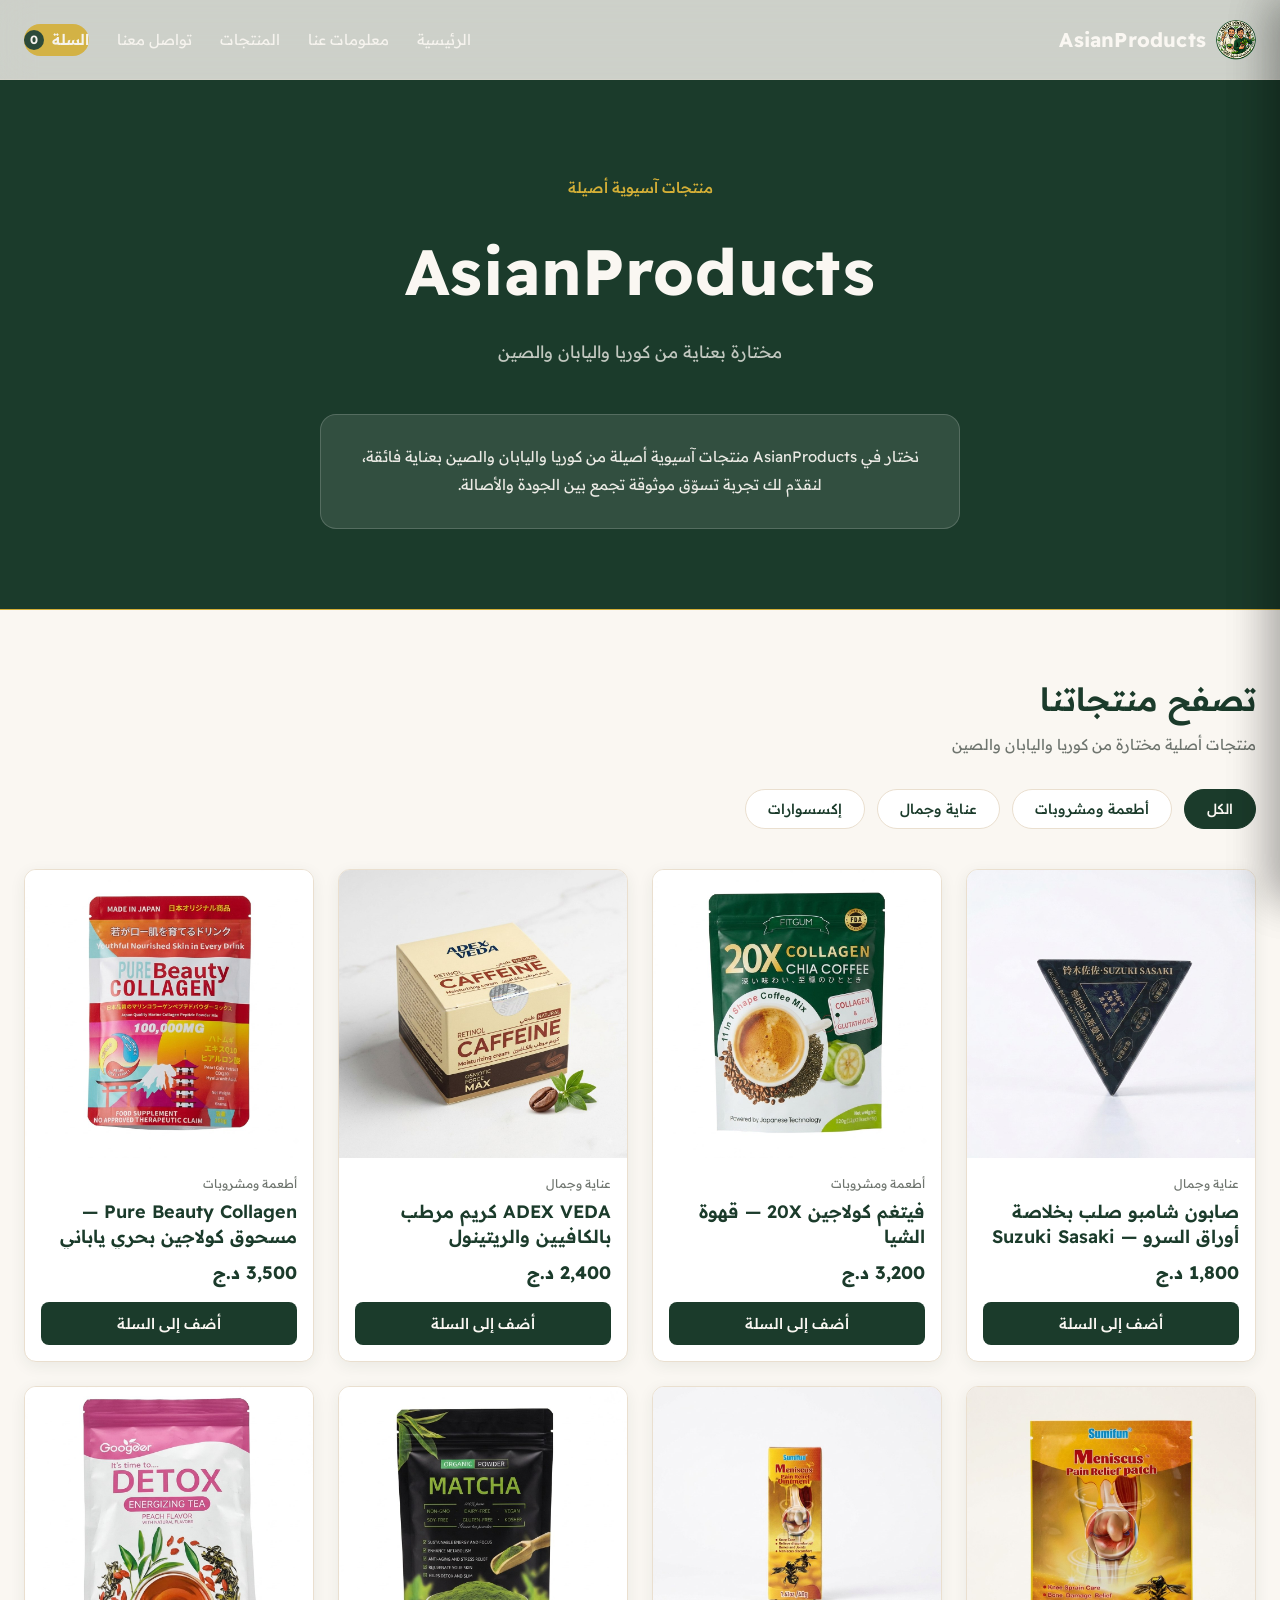
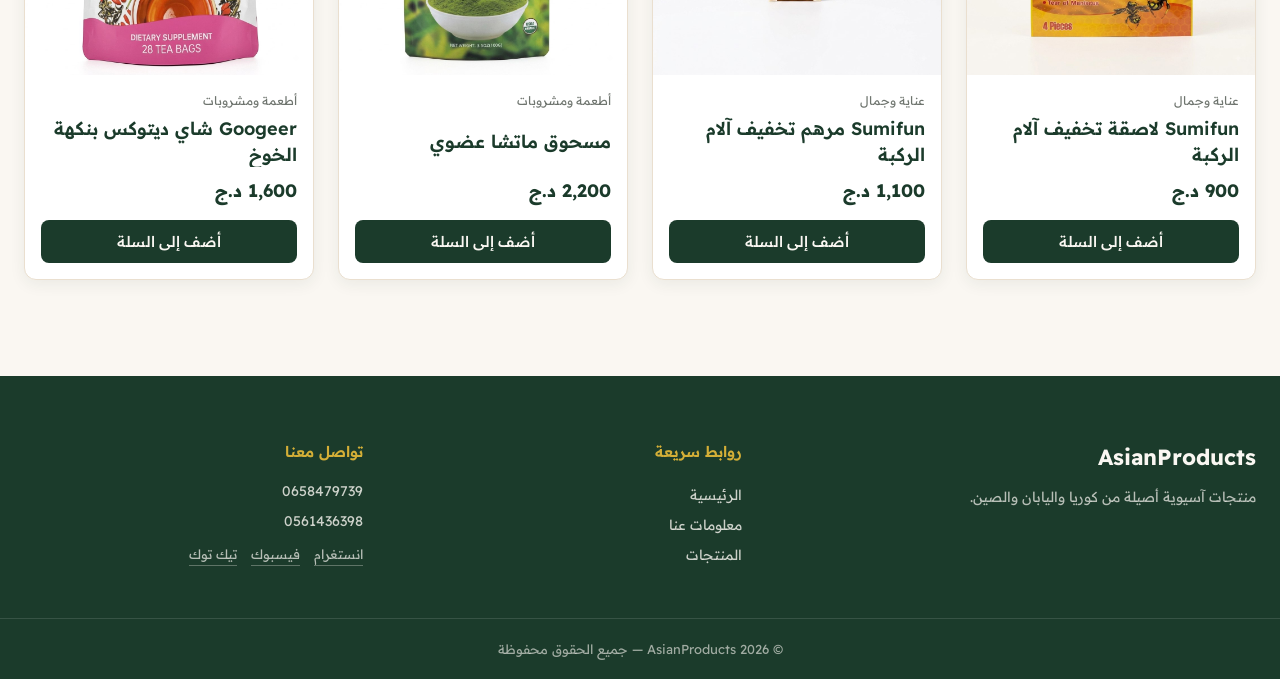
==== asianproducts-vanilla/index.html @ 332203f3 "Initial commit" ====
<!DOCTYPE html>
<html lang="ar" dir="rtl">
<head>
  <meta charset="UTF-8" />
  <meta name="viewport" content="width=device-width, initial-scale=1.0" />
  <title>AsianProducts | منتجات آسيوية أصيلة</title>
  <meta name="description" content="AsianProducts — منتجات آسيوية أصيلة مختارة بعناية من كوريا واليابان والصين." />
  <link rel="preconnect" href="https://fonts.googleapis.com" />
  <link rel="preconnect" href="https://fonts.gstatic.com" crossorigin />
  <link href="https://fonts.googleapis.com/css2?family=Readex+Pro:wght@300;400;500;600;700&family=Cairo:wght@300;400;500;600;700&display=swap" rel="stylesheet" />
  <link rel="stylesheet" href="style.css" />
</head>
<body>

  <!-- ============ NAVBAR ============ -->
  <header class="navbar">
    <div class="container navbar__inner">
      <a href="#top" class="navbar__brand" id="nav-brand">
        <img src="assets/products/logo.png" alt="شعار AsianProducts" class="navbar__logo" />
        <span>AsianProducts</span>
      </a>

      <nav class="navbar__links navbar__links--desktop" aria-label="التنقل الرئيسي">
        <button type="button" id="nav-home">الرئيسية</button>
        <button type="button" id="nav-about">معلومات عنا</button>
        <button type="button" id="nav-catalog">المنتجات</button>
        <button type="button" id="nav-contact">تواصل معنا</button>
        <button type="button" class="navbar__cart-btn" id="nav-cart-btn">
          السلة
          <span class="navbar__badge" id="cart-badge">0</span>
        </button>
      </nav>

      <div class="navbar__mobile-actions">
        <button type="button" class="navbar__cart-btn" id="nav-cart-btn-mobile" aria-label="فتح السلة">
          السلة
          <span class="navbar__badge" id="cart-badge-mobile">0</span>
        </button>
        <button type="button" class="navbar__menu-toggle" id="menu-toggle" aria-label="فتح القائمة" aria-expanded="false">
          <span></span><span></span><span></span>
        </button>
      </div>
    </div>

    <nav class="navbar__mobile-menu" id="mobile-menu" aria-label="التنقل على الجوال">
      <button type="button" id="nav-home-m">الرئيسية</button>
      <button type="button" id="nav-about-m">معلومات عنا</button>
      <button type="button" id="nav-catalog-m">المنتجات</button>
      <button type="button" id="nav-contact-m">تواصل معنا</button>
    </nav>
  </header>

  <!-- ============ HERO ============ -->
  <section class="hero" id="top">
    <div class="container hero__inner">
      <p class="hero__eyebrow">منتجات آسيوية أصيلة</p>
      <h1 class="hero__brand">AsianProducts</h1>
      <p class="hero__tagline">مختارة بعناية من كوريا واليابان والصين</p>
      <div id="about">
        <div class="about-card">
          <p>
            نختار في AsianProducts منتجات آسيوية أصيلة من كوريا واليابان والصين بعناية فائقة، لنقدّم لك
            تجربة تسوّق موثوقة تجمع بين الجودة والأصالة.
          </p>
        </div>
      </div>
    </div>
  </section>

  <div class="gold-divider" role="presentation"></div>

  <!-- ============ CATALOG ============ -->
  <main>
    <section class="catalog" id="catalog">
      <div class="container">
        <h2 class="section-heading">تصفح منتجاتنا</h2>
        <p class="section-subtext">منتجات أصلية مختارة من كوريا واليابان والصين</p>

        <div class="category-filters" id="category-filters" role="tablist" aria-label="تصفية حسب الفئة">
          <!-- rendered by script.js -->
        </div>

        <div class="product-grid" id="product-grid">
          <!-- rendered by script.js -->
        </div>
      </div>
    </section>
  </main>

  <!-- ============ FOOTER ============ -->
  <footer class="footer" id="contact">
    <div class="container footer__inner">
      <div class="footer__brand">
        <h2>AsianProducts</h2>
        <p>منتجات آسيوية أصيلة من كوريا واليابان والصين.</p>
      </div>

      <nav class="footer__links" aria-label="روابط سريعة">
        <h3>روابط سريعة</h3>
        <button type="button" id="footer-home">الرئيسية</button>
        <button type="button" id="footer-about">معلومات عنا</button>
        <button type="button" id="footer-catalog">المنتجات</button>
      </nav>

      <div class="footer__contact">
        <h3>تواصل معنا</h3>
        <p id="footer-phone">0658479739</p>
        <p id="footer-phone">0561436398</p>
        <div class="footer__social">
          <a href="https://www.instagram.com/fares_anes_/" aria-label="انستغرام">انستغرام</a>
          <a href="#" aria-label="فيسبوك">فيسبوك</a>
          <a href="#" aria-label="تيك توك">تيك توك</a>
        </div>
      </div>
    </div>

    <div class="footer__bottom">
      <p>© <span id="footer-year"></span> AsianProducts — جميع الحقوق محفوظة</p>
    </div>
  </footer>

  <!-- ============ PRODUCT DETAIL DRAWER ============ -->
  <div class="overlay" id="product-overlay"></div>
  <aside class="drawer product-drawer" id="product-drawer" role="dialog" aria-modal="true" aria-label="تفاصيل المنتج">
    <button type="button" class="drawer__close" id="product-drawer-close" aria-label="إغلاق">×</button>
    <div class="product-drawer__content" id="product-drawer-content">
      <!-- rendered by script.js -->
    </div>
  </aside>

  <!-- ============ CART DRAWER ============ -->
  <div class="overlay" id="cart-overlay"></div>
  <aside class="drawer cart-drawer" id="cart-drawer" role="dialog" aria-modal="true" aria-label="السلة">
    <header class="cart-drawer__header">
      <h2>السلة</h2>
      <button type="button" class="cart-drawer__close" id="cart-drawer-close" aria-label="إغلاق السلة">×</button>
    </header>
    <div class="cart-drawer__body" id="cart-drawer-body">
      <!-- rendered by script.js -->
    </div>
  </aside>

  <!-- ============ WHATSAPP NUMBER PICKER MODAL ============ -->
  <div class="overlay" id="wa-overlay"></div>
  <div class="wa-modal" id="wa-modal" role="dialog" aria-modal="true" aria-label="اختر رقم الواتساب">
    <h3>إرسال الطلب عبر واتساب</h3>
    <p>اختر الرقم الذي تريد إرسال طلبك إليه، وسيتم فتح واتساب مع تفاصيل طلبك جاهزة للإرسال.</p>
    <div class="wa-modal__options">
      <button type="button" class="wa-modal__option" id="wa-option-primary">📱 الرقم الأول</button>
      <button type="button" class="wa-modal__option" id="wa-option-secondary">📱 الرقم الثاني</button>
    </div>
    <button type="button" class="wa-modal__cancel" id="wa-cancel">إلغاء</button>
  </div>

  <!-- ============ TOAST ============ -->
  <div class="toast" id="toast" role="status" aria-live="polite"></div>

  <script src="script.js"></script>
</body>
</html>
---- asianproducts-vanilla/style.css ----
/* =========================================================
   AsianProducts — Shared Design System (Vanilla CSS)
   Deep Forest Green + Warm Ivory + Muted Gold + Arabic RTL
   ========================================================= */

:root {
  --forest: #1b3b2b;
  --forest-dark: #12281d;
  --ivory: #faf7f2;
  --white: #ffffff;
  --gold: #d4af37;
  --border: #eadfcf;
  --text-secondary: #6f756f;
  --glass-ivory: rgba(253, 251, 247, 0.1);
  --navbar-glass: rgba(27, 59, 43, 0.2);

  --font-main: "Readex Pro", "Cairo", sans-serif;

  --shadow-card: 0 4px 16px rgba(27, 59, 43, 0.07);
  --shadow-card-hover: 0 10px 28px rgba(27, 59, 43, 0.14);
  --shadow-drawer: -12px 0 40px rgba(0, 0, 0, 0.18);

  --radius-sm: 8px;
  --radius-md: 12px;
  --radius-lg: 16px;
  --radius-pill: 999px;

  --transition-fast: 200ms ease;
  --transition-base: 280ms cubic-bezier(0.4, 0, 0.2, 1);

  --container-max: 1280px;
  --navbar-height: 80px;
}

* {
  box-sizing: border-box;
  margin: 0;
  padding: 0;
}

html {
  scroll-behavior: smooth;
}

body {
  font-family: var(--font-main);
  background: var(--ivory);
  color: var(--forest);
  direction: rtl;
  overflow-x: hidden;
  line-height: 1.6;
  -webkit-font-smoothing: antialiased;
}

body.no-scroll {
  overflow: hidden;
}

img {
  max-width: 100%;
  display: block;
}

button {
  font-family: inherit;
  cursor: pointer;
  border: none;
  background: none;
  color: inherit;
}

input,
textarea,
select {
  font-family: inherit;
  font-size: 15px;
}

a {
  color: inherit;
  text-decoration: none;
}

ul {
  list-style: none;
}

::selection {
  background: var(--gold);
  color: var(--forest);
}

button:focus-visible,
a:focus-visible,
input:focus-visible,
textarea:focus-visible,
select:focus-visible {
  outline: 2px solid var(--gold);
  outline-offset: 2px;
}

.visually-hidden {
  position: absolute;
  width: 1px;
  height: 1px;
  overflow: hidden;
  clip: rect(0 0 0 0);
  white-space: nowrap;
}

/* ---------- Layout helpers ---------- */
.container {
  max-width: var(--container-max);
  margin: 0 auto;
  padding: 0 24px;
}

.section-heading {
  font-size: 32px;
  font-weight: 600;
  color: var(--forest);
  margin-bottom: 8px;
}

.section-subtext {
  font-size: 15px;
  color: var(--text-secondary);
  margin-bottom: 32px;
}

@media (max-width: 480px) {
  .section-heading {
    font-size: 24px;
  }
}

/* ---------- Buttons ---------- */
.btn {
  display: inline-flex;
  align-items: center;
  justify-content: center;
  gap: 8px;
  font-size: 15px;
  font-weight: 500;
  padding: 12px 24px;
  border-radius: var(--radius-sm);
  transition: transform var(--transition-fast), box-shadow var(--transition-fast),
    background var(--transition-fast), opacity var(--transition-fast);
  white-space: nowrap;
}

.btn-primary {
  background: var(--forest);
  color: var(--ivory);
}

.btn-primary:hover:not(:disabled) {
  background: var(--forest-dark);
  transform: translateY(-1px);
}

.btn-primary:disabled {
  opacity: 0.5;
  cursor: not-allowed;
}

.btn-whatsapp {
  background: #25d366;
  color: #ffffff;
}

.btn-whatsapp:hover {
  background: #1ebe5a;
  transform: translateY(-1px);
}

.btn-outline {
  background: transparent;
  color: var(--forest);
  border: 1px solid var(--forest);
}

.btn-outline:hover {
  background: var(--forest);
  color: var(--ivory);
}

.btn-block {
  width: 100%;
}

/* ---------- Overlay ---------- */
.overlay {
  position: fixed;
  inset: 0;
  background: rgba(0, 0, 0, 0.35);
  z-index: 1200;
  opacity: 0;
  visibility: hidden;
  transition: opacity var(--transition-base), visibility var(--transition-base);
}

.overlay.is-visible {
  opacity: 1;
  visibility: visible;
}

@keyframes fadeIn {
  from {
    opacity: 0;
  }
  to {
    opacity: 1;
  }
}

/* =========================================================
   NAVBAR
   ========================================================= */
.navbar {
  position: sticky;
  top: 0;
  z-index: 1000;
  height: var(--navbar-height);
  background: var(--navbar-glass);
  backdrop-filter: blur(16px);
  -webkit-backdrop-filter: blur(16px);
  border-bottom: 1px solid rgba(234, 223, 207, 0.25);
}

.navbar__inner {
  height: 100%;
  display: flex;
  align-items: center;
  justify-content: space-between;
}

.navbar__brand {
  display: flex;
  align-items: center;
  gap: 10px;
  font-size: 20px;
  font-weight: 700;
  color: var(--ivory);
  letter-spacing: 0.2px;
}

.navbar__logo {
  width: 40px;
  height: 40px;
  border-radius: 50%;
  object-fit: cover;
}

.navbar__links {
  display: flex;
  align-items: center;
  gap: 28px;
}

.navbar__links--desktop button {
  font-size: 15px;
  color: var(--ivory);
  opacity: 0.9;
  transition: opacity var(--transition-fast);
  padding: 6px 0;
}

.navbar__links--desktop button:hover {
  opacity: 1;
}

.navbar__cart-btn {
  display: inline-flex;
  align-items: center;
  gap: 8px;
  font-size: 15px;
  color: var(--forest);
  background: var(--gold);
  padding: 8px 16px;
  border-radius: var(--radius-pill);
  font-weight: 600;
  transition: transform var(--transition-fast);
}

.navbar__cart-btn:hover {
  transform: translateY(-1px);
}

.navbar__badge {
  display: inline-flex;
  align-items: center;
  justify-content: center;
  min-width: 20px;
  height: 20px;
  padding: 0 4px;
  border-radius: 50%;
  background: var(--forest);
  color: var(--ivory);
  font-size: 12px;
  font-weight: 700;
}

.navbar__mobile-actions {
  display: none;
  align-items: center;
  gap: 12px;
}

.navbar__menu-toggle {
  display: flex;
  flex-direction: column;
  gap: 5px;
  padding: 6px;
}

.navbar__menu-toggle span {
  width: 22px;
  height: 2px;
  background: var(--ivory);
  border-radius: 2px;
  transition: transform var(--transition-fast), opacity var(--transition-fast);
}

.navbar__mobile-menu {
  display: none;
  flex-direction: column;
  background: var(--forest);
  padding: 12px 24px 20px;
}

.navbar__mobile-menu.is-open {
  display: flex;
  animation: fadeIn var(--transition-base);
}

.navbar__mobile-menu button {
  padding: 14px 0;
  color: var(--ivory);
  font-size: 15px;
  text-align: right;
  border-bottom: 1px solid rgba(255, 255, 255, 0.1);
}

@media (max-width: 900px) {
  .navbar__links--desktop {
    display: none;
  }
  .navbar__mobile-actions {
    display: flex;
  }
}

/* =========================================================
   HERO
   ========================================================= */
.hero {
  background: var(--forest);
  padding: 96px 0 80px;
}

.hero__inner {
  display: flex;
  flex-direction: column;
  align-items: center;
  text-align: center;
}

.hero__eyebrow {
  color: var(--gold);
  font-size: 15px;
  font-weight: 500;
  margin-bottom: 20px;
}

.hero__brand {
  font-size: 64px;
  font-weight: 700;
  color: var(--ivory);
  letter-spacing: 0.5px;
  margin-bottom: 16px;
}

.hero__tagline {
  font-size: 17px;
  color: rgba(250, 247, 242, 0.75);
  margin-bottom: 48px;
}

.about-card {
  max-width: 640px;
  background: var(--glass-ivory);
  border: 1px solid rgba(250, 247, 242, 0.18);
  border-radius: var(--radius-lg);
  padding: 28px 32px;
}

.about-card p {
  color: var(--ivory);
  font-size: 15px;
  line-height: 1.9;
  opacity: 0.92;
}

@media (max-width: 768px) {
  .hero {
    padding: 64px 0 56px;
  }
  .hero__brand {
    font-size: 44px;
  }
}

@media (max-width: 480px) {
  .hero__brand {
    font-size: 36px;
  }
  .hero__tagline {
    font-size: 15px;
    margin-bottom: 36px;
  }
  .about-card {
    padding: 22px 20px;
  }
}

/* ---------- Gold divider ---------- */
.gold-divider {
  height: 1px;
  background: var(--gold);
  width: 100%;
}

/* =========================================================
   CATALOG
   ========================================================= */
.catalog {
  background: var(--ivory);
  padding: 64px 0 96px;
}

@media (max-width: 480px) {
  .catalog {
    padding: 40px 0 64px;
  }
}

.category-filters {
  display: flex;
  flex-wrap: wrap;
  gap: 12px;
  margin-bottom: 40px;
}

.category-filters__pill {
  padding: 10px 22px;
  border-radius: var(--radius-pill);
  font-size: 14px;
  font-weight: 500;
  background: var(--white);
  color: var(--forest);
  border: 1px solid var(--border);
  transition: background var(--transition-fast), color var(--transition-fast),
    border-color var(--transition-fast);
}

.category-filters__pill:hover {
  border-color: var(--forest);
}

.category-filters__pill.is-active {
  background: var(--forest);
  color: var(--ivory);
  border-color: var(--forest);
}

@media (max-width: 480px) {
  .category-filters {
    gap: 8px;
  }
  .category-filters__pill {
    padding: 8px 16px;
    font-size: 13px;
  }
}

/* ---------- Product grid ---------- */
.product-grid {
  display: grid;
  grid-template-columns: repeat(4, 1fr);
  gap: 24px;
}

.product-grid__empty {
  padding: 80px 0;
  text-align: center;
  color: var(--text-secondary);
  font-size: 16px;
  grid-column: 1 / -1;
}

@media (max-width: 1199px) {
  .product-grid {
    grid-template-columns: repeat(3, 1fr);
  }
}

@media (max-width: 900px) {
  .product-grid {
    grid-template-columns: repeat(2, 1fr);
  }
}

@media (max-width: 480px) {
  .product-grid {
    grid-template-columns: repeat(1, 1fr);
    gap: 16px;
  }
}

/* ---------- Product card ---------- */
.product-card {
  background: var(--white);
  border: 1px solid var(--border);
  border-radius: var(--radius-md);
  overflow: hidden;
  display: flex;
  flex-direction: column;
  box-shadow: var(--shadow-card);
  transition: box-shadow var(--transition-base), transform var(--transition-base);
}

.product-card:hover {
  box-shadow: var(--shadow-card-hover);
  transform: translateY(-3px);
}

.product-card__image-btn {
  display: block;
  width: 100%;
  aspect-ratio: 1 / 1;
  overflow: hidden;
  background: var(--ivory);
}

.product-card__image {
  width: 100%;
  height: 100%;
  object-fit: cover;
  transition: transform var(--transition-base);
}

.product-card:hover .product-card__image {
  transform: scale(1.04);
}

.product-card__body {
  padding: 16px;
  display: flex;
  flex-direction: column;
  gap: 6px;
  flex: 1;
}

.product-card__category {
  font-size: 12px;
  color: var(--text-secondary);
}

.product-card__name {
  font-size: 18px;
  font-weight: 600;
  color: var(--forest);
  text-align: right;
  line-height: 1.4;
  display: -webkit-box;
  -webkit-line-clamp: 2;
  -webkit-box-orient: vertical;
  overflow: hidden;
  min-height: 2.8em;
}

.product-card__price {
  font-size: 18px;
  font-weight: 700;
  color: var(--forest);
  margin: 4px 0 8px;
}

.product-card__cta {
  margin-top: auto;
}

/* =========================================================
   PRODUCT DRAWER
   ========================================================= */
.drawer {
  position: fixed;
  top: 0;
  right: 0;
  bottom: 0;
  background: var(--white);
  z-index: 1300;
  box-shadow: var(--shadow-drawer);
  overflow-y: auto;
  transform: translateX(100%);
  transition: transform var(--transition-base);
}

.drawer.is-open {
  transform: translateX(0);
}

.product-drawer {
  width: min(720px, 100%);
}

.drawer__close {
  position: sticky;
  top: 16px;
  float: left;
  margin-left: 16px;
  width: 40px;
  height: 40px;
  border-radius: 50%;
  background: var(--ivory);
  font-size: 24px;
  line-height: 1;
  color: var(--forest);
  z-index: 2;
}

.product-drawer__content {
  padding: 16px 32px 40px;
  clear: both;
}

.product-drawer__main-image {
  width: 100%;
  aspect-ratio: 1 / 1;
  background: var(--ivory);
  border-radius: var(--radius-md);
  overflow: hidden;
  margin-bottom: 12px;
}

.product-drawer__main-image img {
  width: 100%;
  height: 100%;
  object-fit: cover;
}

.product-drawer__thumbs {
  display: flex;
  gap: 10px;
  margin-bottom: 24px;
}

.product-drawer__thumb {
  width: 64px;
  height: 64px;
  border-radius: var(--radius-sm);
  overflow: hidden;
  border: 2px solid transparent;
  opacity: 0.7;
  transition: opacity var(--transition-fast), border-color var(--transition-fast);
}

.product-drawer__thumb img {
  width: 100%;
  height: 100%;
  object-fit: cover;
}

.product-drawer__thumb.is-active,
.product-drawer__thumb:hover {
  opacity: 1;
  border-color: var(--gold);
}

.product-drawer__category {
  font-size: 13px;
  color: var(--text-secondary);
  margin-bottom: 6px;
}

.product-drawer__name {
  font-size: 24px;
  font-weight: 600;
  color: var(--forest);
  margin-bottom: 8px;
}

.product-drawer__price {
  font-size: 20px;
  font-weight: 700;
  color: var(--forest);
  margin-bottom: 16px;
}

.product-drawer__description {
  font-size: 15px;
  color: var(--text-secondary);
  line-height: 1.8;
  margin-bottom: 20px;
}

.product-drawer__section {
  margin-bottom: 20px;
}

.product-drawer__section h3 {
  font-size: 15px;
  font-weight: 600;
  color: var(--forest);
  margin-bottom: 10px;
}

.product-drawer__section ul {
  display: flex;
  flex-direction: column;
  gap: 6px;
}

.product-drawer__section li {
  font-size: 14px;
  color: var(--text-secondary);
}

.product-drawer__specs li {
  display: flex;
  justify-content: space-between;
  border-bottom: 1px dashed var(--border);
  padding-bottom: 6px;
}

.product-drawer__specs li span:first-child {
  color: var(--forest);
  font-weight: 500;
}

.product-drawer__quantity {
  display: flex;
  align-items: center;
  justify-content: space-between;
  margin-bottom: 20px;
  font-size: 15px;
  color: var(--forest);
  font-weight: 500;
}

.quantity-control {
  display: flex;
  align-items: center;
  gap: 16px;
  border: 1px solid var(--border);
  border-radius: var(--radius-pill);
  padding: 6px 18px;
}

.quantity-control button {
  font-size: 18px;
  width: 24px;
  height: 24px;
  color: var(--forest);
  font-weight: 600;
}

.quantity-control span {
  min-width: 20px;
  text-align: center;
  font-weight: 600;
}

.quantity-control--sm {
  padding: 4px 12px;
  gap: 12px;
}

.quantity-control--sm button {
  font-size: 15px;
  width: 20px;
  height: 20px;
}

@media (max-width: 768px) {
  .product-drawer {
    width: 100%;
  }
  .product-drawer__content {
    padding: 16px 20px 32px;
  }
}

/* =========================================================
   CART DRAWER
   ========================================================= */
.cart-drawer {
  width: min(440px, 100%);
  display: flex;
  flex-direction: column;
}

.cart-drawer__header {
  display: flex;
  align-items: center;
  justify-content: space-between;
  padding: 20px 24px;
  border-bottom: 1px solid var(--border);
}

.cart-drawer__header h2 {
  font-size: 18px;
  font-weight: 600;
  color: var(--forest);
}

.cart-drawer__close {
  width: 36px;
  height: 36px;
  border-radius: 50%;
  background: var(--ivory);
  font-size: 22px;
  color: var(--forest);
}

.cart-drawer__body {
  flex: 1;
  overflow-y: auto;
  padding: 12px 24px 32px;
}

.cart-drawer__items {
  display: flex;
  flex-direction: column;
}

.cart-item {
  display: flex;
  gap: 14px;
  padding: 16px 0;
  border-bottom: 1px solid var(--border);
}

.cart-item__image {
  width: 72px;
  height: 72px;
  border-radius: var(--radius-sm);
  object-fit: cover;
  background: var(--ivory);
  flex-shrink: 0;
}

.cart-item__details {
  flex: 1;
  min-width: 0;
}

.cart-item__name {
  font-size: 14px;
  font-weight: 600;
  color: var(--forest);
  margin-bottom: 4px;
  overflow: hidden;
  text-overflow: ellipsis;
  display: -webkit-box;
  -webkit-line-clamp: 2;
  -webkit-box-orient: vertical;
}

.cart-item__price {
  font-size: 14px;
  color: var(--text-secondary);
  margin-bottom: 10px;
}

.cart-item__controls {
  display: flex;
  align-items: center;
  justify-content: space-between;
}

.cart-item__remove {
  font-size: 13px;
  color: var(--text-secondary);
  text-decoration: underline;
  text-underline-offset: 2px;
}

.cart-item__remove:hover {
  color: #b23b3b;
}

.cart-drawer__totals {
  padding: 20px 0;
  border-top: 1px solid var(--border);
  margin-top: 8px;
  display: flex;
  flex-direction: column;
  gap: 10px;
}

.cart-drawer__totals-row {
  display: flex;
  justify-content: space-between;
  font-size: 14px;
  color: var(--text-secondary);
}

.cart-drawer__totals-row--total {
  font-size: 16px;
  font-weight: 700;
  color: var(--forest);
  padding-top: 8px;
  border-top: 1px dashed var(--border);
}

.cart-drawer__empty {
  display: flex;
  flex-direction: column;
  align-items: center;
  text-align: center;
  padding: 64px 16px;
  gap: 8px;
}

.cart-drawer__empty-title {
  font-size: 18px;
  font-weight: 600;
  color: var(--forest);
}

.cart-drawer__empty-text {
  font-size: 14px;
  color: var(--text-secondary);
  margin-bottom: 16px;
}

@media (max-width: 480px) {
  .cart-drawer {
    width: 100%;
  }
}

/* ---------- Checkout form ---------- */
.checkout-form {
  padding-top: 24px;
  border-top: 1px solid var(--border);
  margin-top: 24px;
  display: flex;
  flex-direction: column;
  gap: 16px;
}

.checkout-form__heading {
  font-size: 16px;
  font-weight: 600;
  color: var(--forest);
}

.checkout-form__field {
  display: flex;
  flex-direction: column;
  gap: 6px;
}

.checkout-form__field label {
  font-size: 14px;
  font-weight: 500;
  color: var(--forest);
}

.checkout-form__field input,
.checkout-form__field textarea,
.checkout-form__field select {
  border: 1px solid var(--border);
  border-radius: var(--radius-sm);
  padding: 12px 14px;
  font-size: 14px;
  color: var(--forest);
  background: var(--ivory);
  resize: vertical;
  transition: border-color var(--transition-fast);
}

.checkout-form__field input:focus,
.checkout-form__field textarea:focus,
.checkout-form__field select:focus {
  border-color: var(--gold);
}

.checkout-form__field input[aria-invalid="true"],
.checkout-form__field textarea[aria-invalid="true"],
.checkout-form__field select[aria-invalid="true"] {
  border-color: #b23b3b;
}

.checkout-form__error {
  font-size: 13px;
  color: #b23b3b;
}

/* ---------- WhatsApp number-picker modal ---------- */
.wa-modal {
  position: fixed;
  top: 50%;
  left: 50%;
  transform: translate(-50%, -48%);
  width: min(400px, calc(100% - 32px));
  background: var(--white);
  border-radius: var(--radius-lg);
  padding: 28px;
  z-index: 1400;
  opacity: 0;
  visibility: hidden;
  transition: opacity var(--transition-base), transform var(--transition-base),
    visibility var(--transition-base);
}

.wa-modal.is-open {
  opacity: 1;
  visibility: visible;
  transform: translate(-50%, -50%);
}

.wa-modal h3 {
  font-size: 18px;
  font-weight: 600;
  color: var(--forest);
  margin-bottom: 6px;
}

.wa-modal p {
  font-size: 14px;
  color: var(--text-secondary);
  margin-bottom: 20px;
}

.wa-modal__options {
  display: flex;
  flex-direction: column;
  gap: 12px;
}

.wa-modal__option {
  display: flex;
  align-items: center;
  justify-content: space-between;
  gap: 12px;
  border: 1px solid var(--border);
  border-radius: var(--radius-md);
  padding: 14px 18px;
  font-size: 15px;
  font-weight: 500;
  color: var(--forest);
  transition: border-color var(--transition-fast), background var(--transition-fast);
}

.wa-modal__option:hover {
  border-color: #25d366;
  background: rgba(37, 211, 102, 0.06);
}

.wa-modal__cancel {
  display: block;
  margin: 16px auto 0;
  font-size: 13px;
  color: var(--text-secondary);
  text-decoration: underline;
  text-underline-offset: 2px;
}

/* ---------- Toast ---------- */
.toast {
  position: fixed;
  bottom: 28px;
  left: 50%;
  transform: translateX(-50%) translateY(12px);
  background: var(--forest);
  color: var(--ivory);
  padding: 14px 24px;
  border-radius: var(--radius-pill);
  font-size: 14px;
  font-weight: 500;
  box-shadow: 0 8px 24px rgba(27, 59, 43, 0.3);
  z-index: 2000;
  opacity: 0;
  visibility: hidden;
  transition: opacity var(--transition-base), transform var(--transition-base),
    visibility var(--transition-base);
}

.toast.is-visible {
  opacity: 1;
  visibility: visible;
  transform: translateX(-50%) translateY(0);
}

@media (max-width: 480px) {
  .toast {
    bottom: 16px;
    width: calc(100% - 32px);
    text-align: center;
  }
}

/* =========================================================
   FOOTER
   ========================================================= */
.footer {
  background: var(--forest);
  color: var(--ivory);
  padding: 64px 0 0;
}

.footer__inner {
  display: grid;
  grid-template-columns: 1.4fr 1fr 1fr;
  gap: 40px;
  padding-bottom: 48px;
  border-bottom: 1px solid rgba(255, 255, 255, 0.12);
}

.footer__brand h2 {
  font-size: 22px;
  font-weight: 700;
  margin-bottom: 10px;
}

.footer__brand p {
  font-size: 14px;
  color: rgba(250, 247, 242, 0.7);
  line-height: 1.8;
  max-width: 320px;
}

.footer__links h3,
.footer__contact h3 {
  font-size: 15px;
  font-weight: 600;
  margin-bottom: 16px;
  color: var(--gold);
}

.footer__links {
  display: flex;
  flex-direction: column;
}

.footer__links button {
  text-align: right;
  padding: 6px 0;
  font-size: 14px;
  color: rgba(250, 247, 242, 0.8);
  transition: color var(--transition-fast);
}

.footer__links button:hover {
  color: var(--ivory);
}

.footer__contact p {
  font-size: 14px;
  color: rgba(250, 247, 242, 0.8);
  margin-bottom: 8px;
}

.footer__social {
  display: flex;
  gap: 14px;
  margin-top: 12px;
}

.footer__social a {
  font-size: 13px;
  color: rgba(250, 247, 242, 0.7);
  border-bottom: 1px solid rgba(250, 247, 242, 0.3);
  transition: color var(--transition-fast);
}

.footer__social a:hover {
  color: var(--gold);
}

.footer__bottom {
  padding: 20px 0;
  text-align: center;
}

.footer__bottom p {
  font-size: 13px;
  color: rgba(250, 247, 242, 0.6);
}

@media (max-width: 768px) {
  .footer__inner {
    grid-template-columns: 1fr;
    gap: 32px;
  }
}

@media (prefers-reduced-motion: reduce) {
  *,
  *::before,
  *::after {
    animation-duration: 0.001ms !important;
    transition-duration: 0.001ms !important;
    scroll-behavior: auto !important;
  }
}
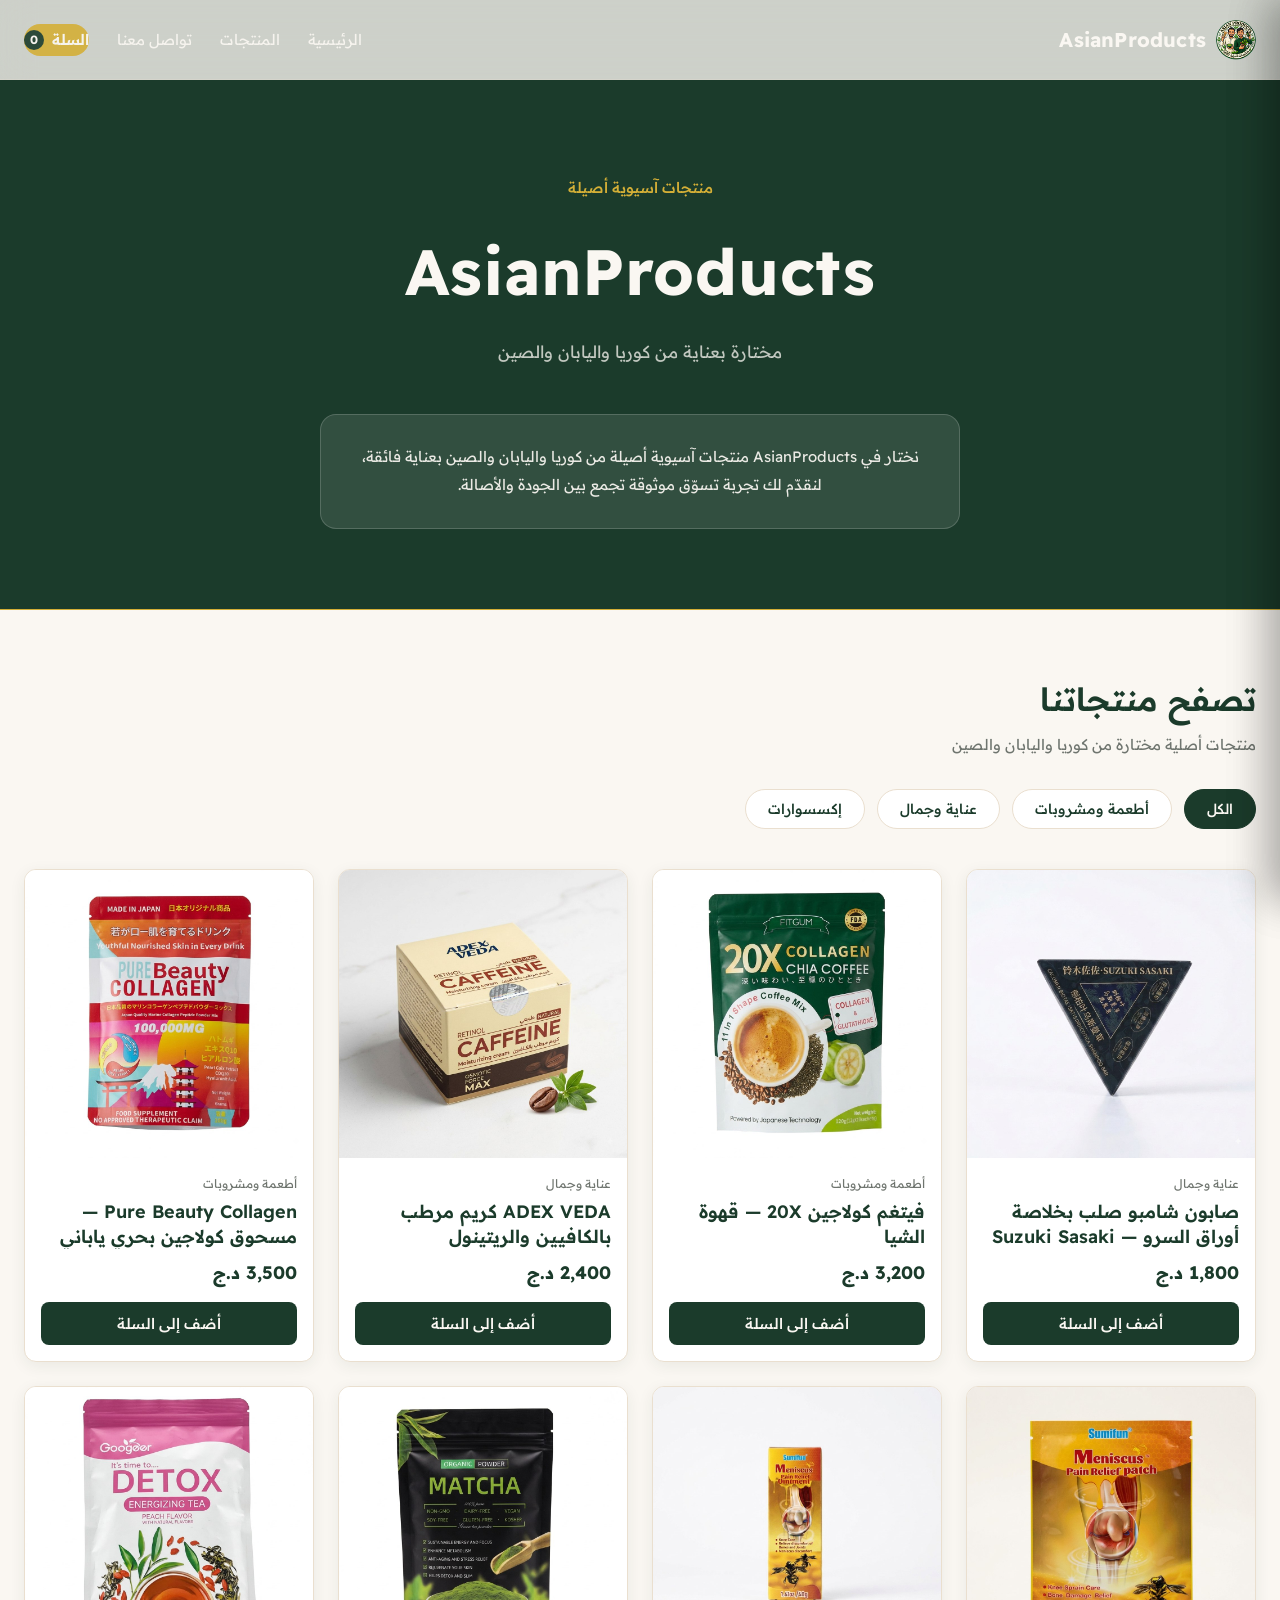
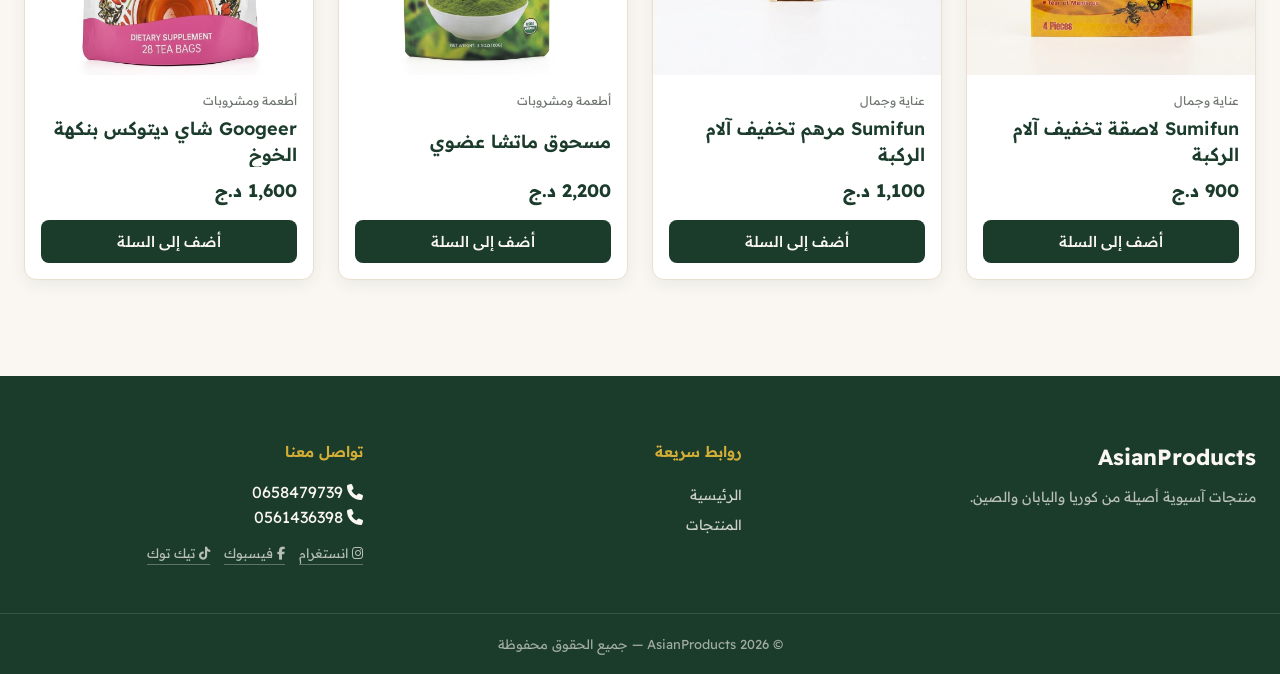
==== commit 09ace486: "mise a jour" ====
--- a/asianproducts-vanilla/index.html
+++ b/asianproducts-vanilla/index.html
@@ -1,5 +1,6 @@
 <!DOCTYPE html>
 <html lang="ar" dir="rtl">
+
 <head>
   <meta charset="UTF-8" />
   <meta name="viewport" content="width=device-width, initial-scale=1.0" />
@@ -7,9 +8,16 @@
   <meta name="description" content="AsianProducts — منتجات آسيوية أصيلة مختارة بعناية من كوريا واليابان والصين." />
   <link rel="preconnect" href="https://fonts.googleapis.com" />
   <link rel="preconnect" href="https://fonts.gstatic.com" crossorigin />
-  <link href="https://fonts.googleapis.com/css2?family=Readex+Pro:wght@300;400;500;600;700&family=Cairo:wght@300;400;500;600;700&display=swap" rel="stylesheet" />
+  <link
+    href="https://fonts.googleapis.com/css2?family=Readex+Pro:wght@300;400;500;600;700&family=Cairo:wght@300;400;500;600;700&display=swap"
+    rel="stylesheet" />
   <link rel="stylesheet" href="style.css" />
+  <!-- Font Awesome Icons -->
+  <link rel="stylesheet" href="https://cdnjs.cloudflare.com/ajax/libs/font-awesome/6.5.1/css/all.min.css"
+    integrity="sha512-DTOQO9RWCH3ppGqcWaEA1BIZOC6xxalwEsw9c2QQeAIftl+Vegovlnee1c9QX4TctnWMn13TZye+giMm8e2LwA=="
+    crossorigin="anonymous" referrerpolicy="no-referrer" />
 </head>
+
 <body>
 
   <!-- ============ NAVBAR ============ -->
@@ -22,7 +30,6 @@
 
       <nav class="navbar__links navbar__links--desktop" aria-label="التنقل الرئيسي">
         <button type="button" id="nav-home">الرئيسية</button>
-        <button type="button" id="nav-about">معلومات عنا</button>
         <button type="button" id="nav-catalog">المنتجات</button>
         <button type="button" id="nav-contact">تواصل معنا</button>
         <button type="button" class="navbar__cart-btn" id="nav-cart-btn">
@@ -36,7 +43,8 @@
           السلة
           <span class="navbar__badge" id="cart-badge-mobile">0</span>
         </button>
-        <button type="button" class="navbar__menu-toggle" id="menu-toggle" aria-label="فتح القائمة" aria-expanded="false">
+        <button type="button" class="navbar__menu-toggle" id="menu-toggle" aria-label="فتح القائمة"
+          aria-expanded="false">
           <span></span><span></span><span></span>
         </button>
       </div>
@@ -44,7 +52,6 @@
 
     <nav class="navbar__mobile-menu" id="mobile-menu" aria-label="التنقل على الجوال">
       <button type="button" id="nav-home-m">الرئيسية</button>
-      <button type="button" id="nav-about-m">معلومات عنا</button>
       <button type="button" id="nav-catalog-m">المنتجات</button>
       <button type="button" id="nav-contact-m">تواصل معنا</button>
     </nav>
@@ -98,18 +105,32 @@
       <nav class="footer__links" aria-label="روابط سريعة">
         <h3>روابط سريعة</h3>
         <button type="button" id="footer-home">الرئيسية</button>
-        <button type="button" id="footer-about">معلومات عنا</button>
         <button type="button" id="footer-catalog">المنتجات</button>
       </nav>
 
       <div class="footer__contact">
         <h3>تواصل معنا</h3>
-        <p id="footer-phone">0658479739</p>
-        <p id="footer-phone">0561436398</p>
+        <a href="tel:0658479739" class="footer__phone-link">
+          <i class="fa-solid fa-phone"></i>
+          <span>0658479739</span>
+        </a>
+         <br>
+        <a href="tel:0561436398" class="footer__phone-link">
+          <i class="fa-solid fa-phone"></i>
+          <span>0561436398</span>
+        </a>
         <div class="footer__social">
-          <a href="https://www.instagram.com/fares_anes_/" aria-label="انستغرام">انستغرام</a>
-          <a href="#" aria-label="فيسبوك">فيسبوك</a>
-          <a href="#" aria-label="تيك توك">تيك توك</a>
+          <a href="https://www.instagram.com/fares_anes_/" target="_blank" rel="noopener noreferrer"
+            aria-label="انستغرام">
+            <i class="fab fa-instagram"></i> انستغرام
+          </a>
+          <a href="#" target="_blank" rel="noopener noreferrer" aria-label="فيسبوك">
+            <i class="fab fa-facebook-f"></i> فيسبوك
+          </a>
+          <a href="https://www.tiktok.com/@asianproducts26" target="_blank" rel="noopener noreferrer"
+            aria-label="تيك توك">
+            <i class="fab fa-tiktok"></i> تيك توك
+          </a>
         </div>
       </div>
     </div>
@@ -157,4 +178,5 @@
 
   <script src="script.js"></script>
 </body>
-</html>
+
+</html>
